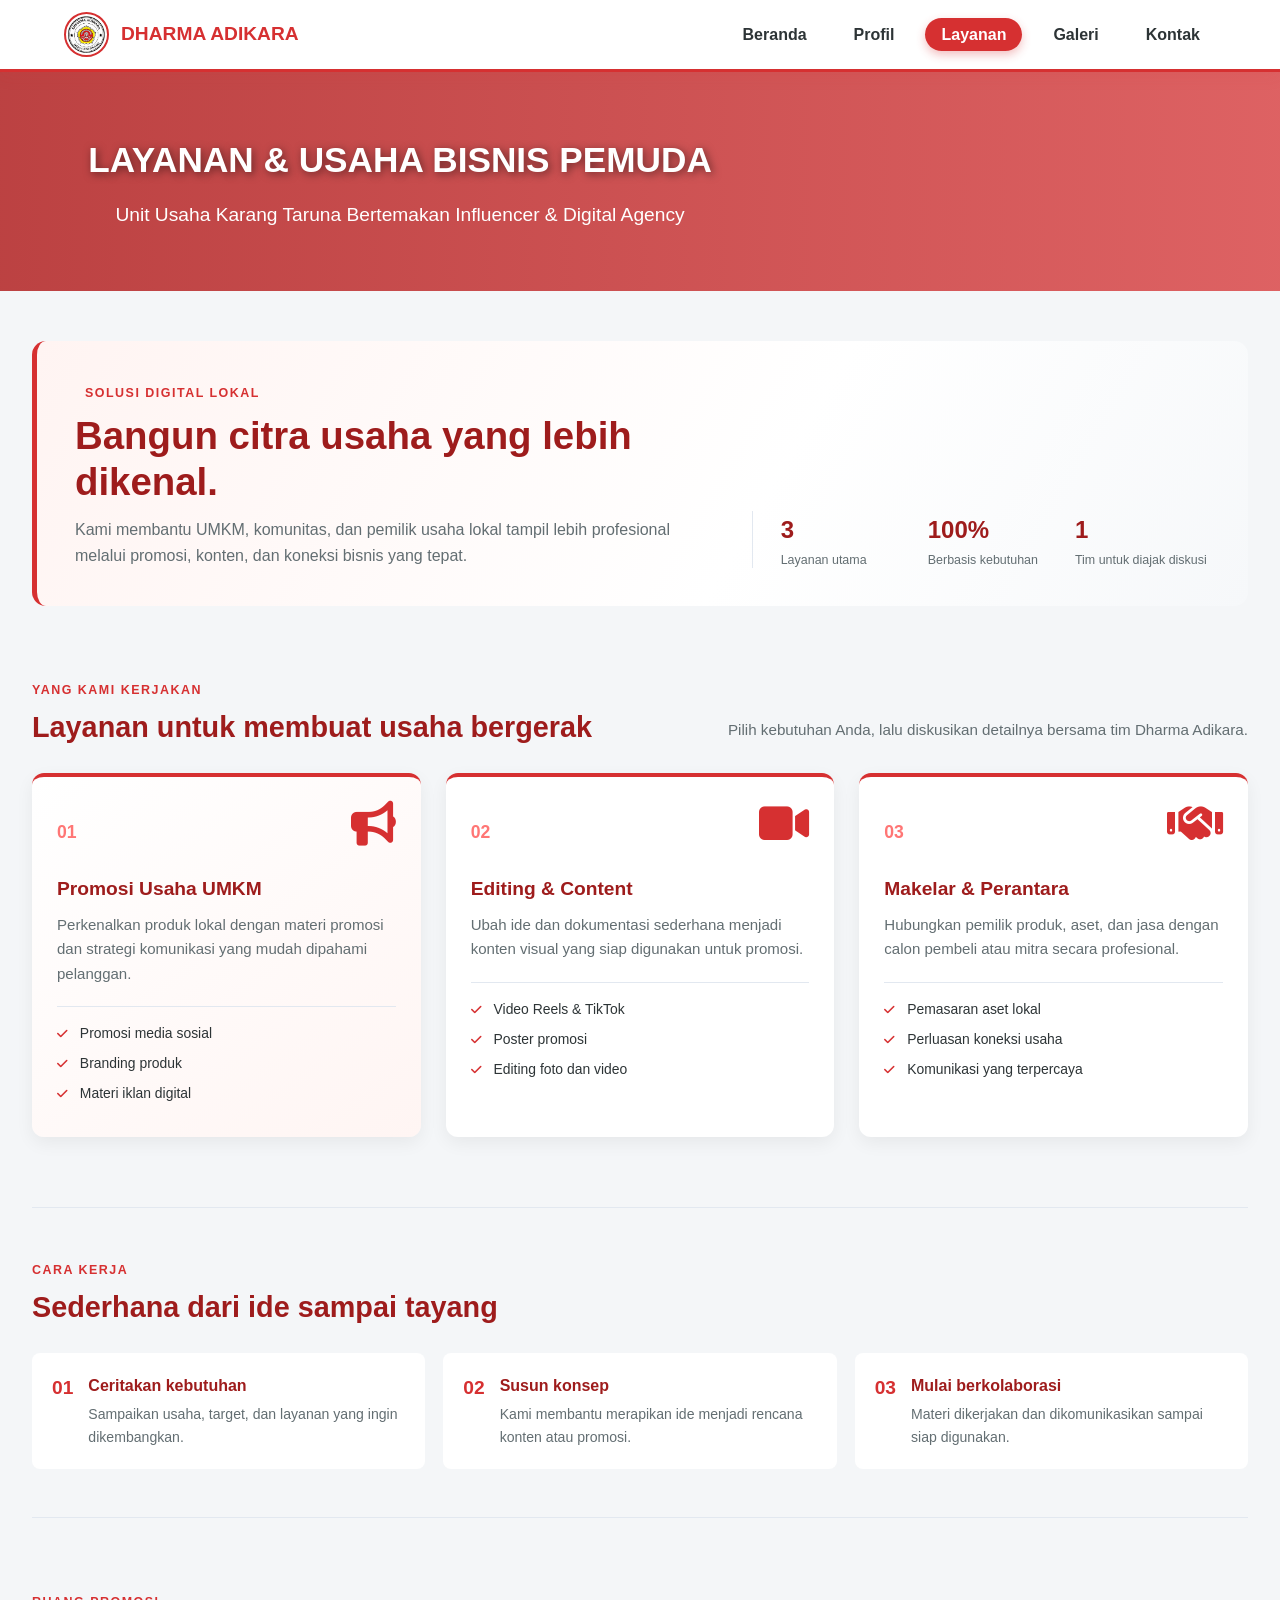
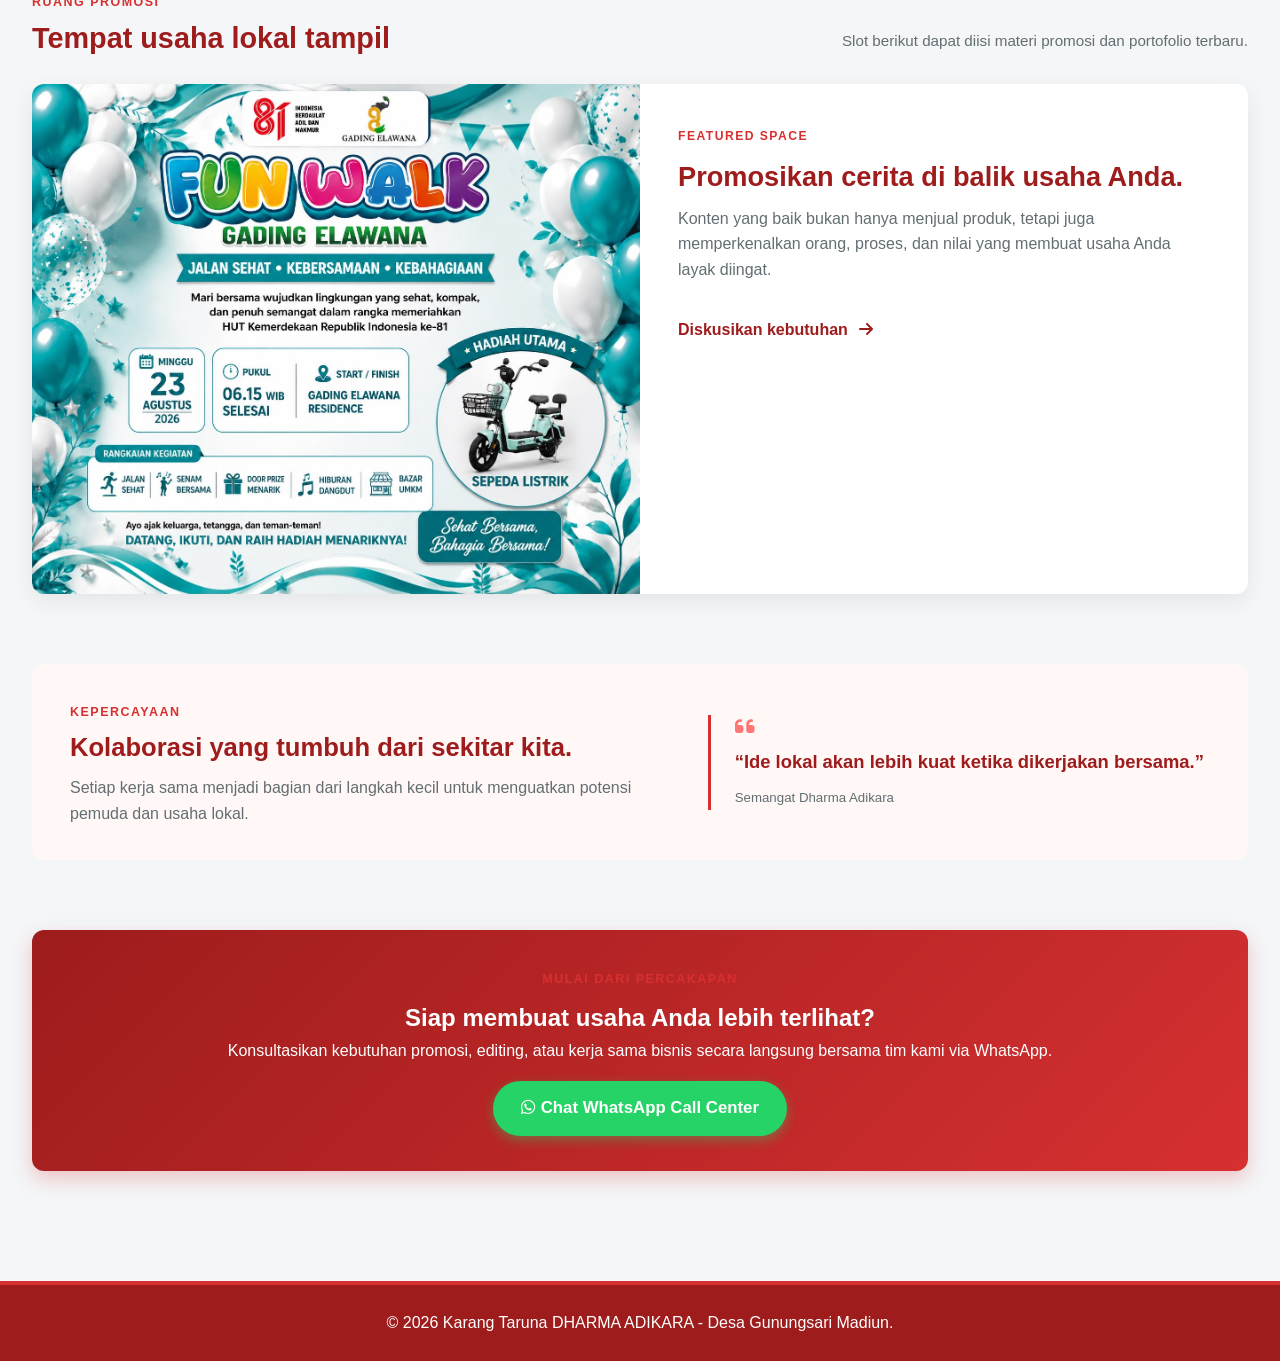
==== layanan.html @ 8954da6b "Upload website files" ====
<!DOCTYPE html>
<html lang="id">
<head>
    <meta charset="UTF-8">
    <meta name="viewport" content="width=device-width, initial-scale=1.0">
    <title>Layanan - Karang Taruna DHARMA ADIKARA</title>
    <meta name="description" content="Layanan promosi UMKM, editing konten digital, dan koneksi bisnis lokal dari Karang Taruna Dharma Adikara.">
    <link rel="canonical" href="https://dharma-adikara-desa-gunung-sari.github.io/dharma-adikara/layanan.html">
    <link rel="stylesheet" href="style.css">
    <link rel="stylesheet" href="https://cdnjs.cloudflare.com/ajax/libs/font-awesome/6.4.0/css/all.min.css">
</head>
<body>

    <div class="page-overlay-decor"></div>

    <header>
        <nav class="navbar">
            <a href="index.html" class="logo-brand">
                <img src="aset/logo.png" alt="Logo Karang Taruna">
                <span>DHARMA ADIKARA</span>
            </a>
            <ul class="nav-links">
                <li><a href="index.html">Beranda</a></li>
                <li><a href="profil.html">Profil</a></li>
                <li><a href="layanan.html" class="active">Layanan</a></li>
                <li><a href="galeri.html">Galeri</a></li>
                <li><a href="kontak.html">Kontak</a></li>
            </ul>
        </nav>
    </header>

    <div class="page-overlay-decor" style="background-image: url('aset/bg-blur.jpg');">
  <div class="hero-content" style="padding: 60px 20px; text-align: center; color: white;">
    <h1 style="font-size: 2.2rem; font-weight: bold;">LAYANAN & USAHA BISNIS PEMUDA</h1>
    <p style="margin-top: 8px;">Unit Usaha Karang Taruna Bertemakan Influencer & Digital Agency</p>
  </div>
</div>

   
    <main class="section-container container services-page">
        <section class="services-intro">
            <div>
                <span class="section-kicker"><i class="fas fa-sparkles"></i> Solusi Digital Lokal</span>
                <h2>Bangun citra usaha yang lebih dikenal.</h2>
                <p>Kami membantu UMKM, komunitas, dan pemilik usaha lokal tampil lebih profesional melalui promosi, konten, dan koneksi bisnis yang tepat.</p>
            </div>
            <div class="service-stats" aria-label="Keunggulan layanan">
                <div><strong>3</strong><span>Layanan utama</span></div>
                <div><strong>100%</strong><span>Berbasis kebutuhan</span></div>
                <div><strong>1</strong><span>Tim untuk diajak diskusi</span></div>
            </div>
        </section>

        <section aria-labelledby="service-list-title">
            <div class="section-heading-row">
                <div>
                    <span class="section-kicker">Yang Kami Kerjakan</span>
                    <h2 id="service-list-title">Layanan untuk membuat usaha bergerak</h2>
                </div>
                <p class="section-heading-note">Pilih kebutuhan Anda, lalu diskusikan detailnya bersama tim Dharma Adikara.</p>
            </div>

            <div class="service-grid">
                <article class="card service-card service-card-featured">
                    <div class="service-card-top"><span class="service-number">01</span><i class="fas fa-bullhorn service-icon"></i></div>
                    <h3>Promosi Usaha UMKM</h3>
                    <p>Perkenalkan produk lokal dengan materi promosi dan strategi komunikasi yang mudah dipahami pelanggan.</p>
                    <ul class="service-list">
                        <li><i class="fas fa-check"></i> Promosi media sosial</li>
                        <li><i class="fas fa-check"></i> Branding produk</li>
                        <li><i class="fas fa-check"></i> Materi iklan digital</li>
                    </ul>
                </article>
                <article class="card service-card">
                    <div class="service-card-top"><span class="service-number">02</span><i class="fas fa-video service-icon"></i></div>
                    <h3>Editing & Content</h3>
                    <p>Ubah ide dan dokumentasi sederhana menjadi konten visual yang siap digunakan untuk promosi.</p>
                    <ul class="service-list">
                        <li><i class="fas fa-check"></i> Video Reels & TikTok</li>
                        <li><i class="fas fa-check"></i> Poster promosi</li>
                        <li><i class="fas fa-check"></i> Editing foto dan video</li>
                    </ul>
                </article>
                <article class="card service-card">
                    <div class="service-card-top"><span class="service-number">03</span><i class="fas fa-handshake service-icon"></i></div>
                    <h3>Makelar & Perantara</h3>
                    <p>Hubungkan pemilik produk, aset, dan jasa dengan calon pembeli atau mitra secara profesional.</p>
                    <ul class="service-list">
                        <li><i class="fas fa-check"></i> Pemasaran aset lokal</li>
                        <li><i class="fas fa-check"></i> Perluasan koneksi usaha</li>
                        <li><i class="fas fa-check"></i> Komunikasi yang terpercaya</li>
                    </ul>
                </article>
            </div>
        </section>

        <section class="work-process" aria-labelledby="process-title">
            <div class="section-heading-row">
                <div>
                    <span class="section-kicker">Cara Kerja</span>
                    <h2 id="process-title">Sederhana dari ide sampai tayang</h2>
                </div>
            </div>
            <div class="process-grid">
                <div class="process-step"><span>01</span><div><h3>Ceritakan kebutuhan</h3><p>Sampaikan usaha, target, dan layanan yang ingin dikembangkan.</p></div></div>
                <div class="process-step"><span>02</span><div><h3>Susun konsep</h3><p>Kami membantu merapikan ide menjadi rencana konten atau promosi.</p></div></div>
                <div class="process-step"><span>03</span><div><h3>Mulai berkolaborasi</h3><p>Materi dikerjakan dan dikomunikasikan sampai siap digunakan.</p></div></div>
            </div>
        </section>

        <section class="showcase-section" aria-labelledby="showcase-title">
            <div class="section-heading-row">
                <div>
                    <span class="section-kicker">Ruang Promosi</span>
                    <h2 id="showcase-title">Tempat usaha lokal tampil</h2>
                </div>
                <p class="section-heading-note">Slot berikut dapat diisi materi promosi dan portofolio terbaru.</p>
            </div>
            <div class="showcase-grid">
                <div class="showcase-image"><img src="aset/berita-1.jpg" alt="Contoh kegiatan promosi lokal"></div>
                <div class="showcase-copy"><span class="showcase-tag">Featured space</span><h3>Promosikan cerita di balik usaha Anda.</h3><p>Konten yang baik bukan hanya menjual produk, tetapi juga memperkenalkan orang, proses, dan nilai yang membuat usaha Anda layak diingat.</p><a href="kontak.html" class="text-link">Diskusikan kebutuhan <i class="fas fa-arrow-right"></i></a></div>
            </div>
        </section>

        <section class="testimonial-strip" aria-label="Testimoni pelanggan">
            <div><span class="section-kicker">Kepercayaan</span><h2>Kolaborasi yang tumbuh dari sekitar kita.</h2><p>Setiap kerja sama menjadi bagian dari langkah kecil untuk menguatkan potensi pemuda dan usaha lokal.</p></div>
            <div class="quote-mark"><i class="fas fa-quote-left"></i><p>“Ide lokal akan lebih kuat ketika dikerjakan bersama.”</p><span>Semangat Dharma Adikara</span></div>
        </section>

        <div class="call-center-box">
            <span class="section-kicker light-kicker">Mulai dari percakapan</span>
            <h2>Siap membuat usaha Anda lebih terlihat?</h2>
            <p>Konsultasikan kebutuhan promosi, editing, atau kerja sama bisnis secara langsung bersama tim kami via WhatsApp.</p>
            <a href="https://wa.me/628999895818?text=Halo%20Karang%20Taruna%20Dharma%20Adikara,%20saya%20ingin%20bertanya%20mengenai%20layanan/jasa" class="btn-wa" target="_blank" rel="noopener">
                <i class="fab fa-whatsapp"></i> Chat WhatsApp Call Center
            </a>
        </div>

    </main>

    <footer>
        <p>&copy; 2026 Karang Taruna DHARMA ADIKARA - Desa Gunungsari Madiun.</p>
    </footer>

    <script src="script.js"></script>
</body>
</html>
---- style.css ----
/* CSS - Karang Taruna DHARMA ADIKARA (Tema Merah Putih & Dynamic Overlay) */

:root {
    --primary-red: #d63031;
    --dark-red: #9e1c1c;
    --light-red: #ff7675;
    --white: #ffffff;
    --off-white: #f8f9fa;
    --text-dark: #2d3436;
    --text-muted: #636e72;
    --border-color: #e2e8f0;
}

* {
    margin: 0;
    padding: 0;
    box-sizing: border-box;
    font-family: 'Poppins', 'Segoe UI', Tahoma, Geneva, Verdana, sans-serif;
}

body {
    color: var(--text-dark);
    background-color: #f4f6f8;
    line-height: 1.6;
    overflow-x: hidden;
}

/* CONTAINER UTAMA BINGKAI HALAMAN */
.page-border-blur {
  position: relative;
  padding: 0;
  min-height: 100vh;
  box-sizing: border-box !important;
}

/* WADAH KONTEN UTAMA */
.page-content-inner {
  background: #ffffff;
  min-height: 100vh;
  position: relative;
  overflow: hidden;
}

/* OVERLAY DEKORASI BANNER HERO (TUTUP BANNER LENGKAP DENGAN FOTO BLUR) */
.page-overlay-decor {
  position: relative;
  width: 100%;
  overflow: hidden;
  background-size: cover;
  background-position: center;
}

/* LAPISAN OVERLAY MERAH DI ATAS FOTO BLUR */
.page-overlay-decor::before {
  content: '';
  position: absolute;
  top: 0;
  left: 0;
  width: 100%;
  height: 100%;
  background: linear-gradient(90deg, rgba(178, 34, 34, 0.85) 0%, rgba(214, 48, 49, 0.75) 100%);
  z-index: 1;
}

/* HAPUS EFEK BULATAN MELAYANG BAWAH */
.page-overlay-decor::after {
  display: none;
}

/* KONTEN TEKS BANNER AGAR TETAP DI ATAS OVERLAY MERAH */
.page-overlay-decor .container,
.page-overlay-decor h1,
.page-overlay-decor p,
.hero-content {
  position: relative;
  z-index: 2;
}

.container {
  width: 95% !important; /* Naikkkan persentase agar melebar ke kanan */
  max-width: 1400px !important; /* Perbesar batas maksimalnya */
  margin: 0 auto;
}

.section-container {
    padding: 50px 0 70px 0;
}

/* Header & Navbar */
header {
    position: sticky;
    top: 0;
    background: var(--white);
    border-bottom: 3px solid var(--primary-red);
    box-shadow: 0 4px 15px rgba(214, 48, 49, 0.1);
    z-index: 1000;
}

.navbar {
    display: flex;
    justify-content: space-between;
    align-items: center;
    padding: 12px 5%;
}

.logo-brand {
    display: flex;
    align-items: center;
    gap: 12px;
    font-weight: 700;
    font-size: 1.2rem;
    color: var(--primary-red);
    text-decoration: none;
}

.logo-brand img {
    width: 45px;
    height: 45px;
    border-radius: 50%;
    border: 2px solid var(--primary-red);
    object-fit: cover;
}

.nav-links {
    display: flex;
    list-style: none;
    gap: 15px;
}

.nav-links a {
    text-decoration: none;
    color: var(--text-dark);
    font-weight: 600;
    padding: 8px 16px;
    border-radius: 20px;
    transition: all 0.3s ease;
}

.nav-links a:hover, .nav-links a.active {
    background-color: var(--primary-red);
    color: var(--white);
    box-shadow: 0 4px 10px rgba(214, 48, 49, 0.3);
}

/* Page Titles */
.page-header {
    background: linear-gradient(135deg, var(--primary-red), var(--dark-red));
    color: var(--white);
    text-align: center;
    padding: 50px 20px;
    position: relative;
    box-shadow: inset 0 -10px 20px rgba(0,0,0,0.15);
}

.page-header h1 {
    font-size: 2.3rem;
    text-transform: uppercase;
    letter-spacing: 1px;
}

.page-header p {
    font-size: 1.1rem;
    opacity: 0.9;
    margin-top: 5px;
}

/* Section Titles */
.section-title {
    text-align: center;
    font-size: 1.8rem;
    margin-bottom: 30px;
    color: var(--dark-red);
    position: relative;
}

.section-title::after {
    content: '';
    display: block;
    width: 70px;
    height: 4px;
    background: var(--primary-red);
    margin: 8px auto 0;
    border-radius: 2px;
}

/* Card General Style */
.card {
    background: var(--white);
    padding: 25px;
    border-radius: 12px;
    border-top: 4px solid var(--primary-red);
    box-shadow: 0 6px 18px rgba(0,0,0,0.06);
    transition: transform 0.3s ease, box-shadow 0.3s ease;
}

.card:hover {
    transform: translateY(-5px);
    box-shadow: 0 10px 25px rgba(214, 48, 49, 0.15);
}

/* Hero Section (Home) */
.hero-section {
    position: relative;
    height: 80vh;
    background: url('assets/bg-hero.jpg') no-repeat center center/cover;
    display: flex;
    align-items: center;
    justify-content: center;
    text-align: center;
    color: var(--white);
}

.hero-overlay {
    position: absolute;
    top: 0; left: 0; right: 0; bottom: 0;
    background: linear-gradient(180deg, rgba(158, 28, 28, 0.75) 0%, rgba(0, 0, 0, 0.7) 100%);
    backdrop-filter: blur(3px);
}

.hero-content {
    position: relative;
    z-index: 1;
    max-width: 800px;
    padding: 20px;
}

.hero-logo {
    width: 120px;
    height: 120px;
    margin-bottom: 20px;
    border-radius: 50%;
    border: 4px solid var(--white);
    box-shadow: 0 0 20px rgba(255,255,255,0.4);
    object-fit: cover;
}

.hero-content h1 {
    font-size: 2.8rem;
    margin-bottom: 12px;
    text-shadow: 2px 2px 8px rgba(0,0,0,0.5);
}

.hero-content p {
    font-size: 1.2rem;
    font-weight: 300;
}

/* Carousel Berita */
.carousel-container {
    position: relative;
    max-width: 850px;
    margin: auto;
    overflow: hidden;
    border-radius: 12px;
    box-shadow: 0 8px 25px rgba(0,0,0,0.15);
    border: 3px solid var(--white);
}

.carousel-slide {
    display: flex;
    transition: transform 0.5s ease-in-out;
}

.slide {
    min-width: 100%;
    position: relative;
}

.slide img {
    width: 100%;
    height: 420px;
    object-fit: cover;
}

.caption {
    position: absolute;
    bottom: 0;
    background: linear-gradient(180deg, transparent, rgba(158, 28, 28, 0.95));
    color: var(--white);
    width: 100%;
    padding: 20px;
    text-align: center;
    font-size: 1.1rem;
    font-weight: 600;
}

.prev-btn, .next-btn {
    position: absolute;
    top: 50%;
    transform: translateY(-50%);
    background: rgba(214, 48, 49, 0.8);
    color: white;
    border: none;
    font-size: 20px;
    padding: 12px 18px;
    cursor: pointer;
    border-radius: 50%;
    transition: 0.3s;
}

.prev-btn:hover, .next-btn:hover {
    background: var(--dark-red);
}

.next-btn { right: 15px; }
.prev-btn { left: 15px; }

/* Leader Cards */
.leader-grid {
    display: flex;
    justify-content: center;
    gap: 30px;
    margin-bottom: 40px;
    flex-wrap: wrap;
}

.leader-card {
    text-align: center;
    width: 260px;
}

.leader-card img {
    width: 100%;
    height: 280px;
    object-fit: cover;
    border-radius: 8px;
    margin-bottom: 15px;
    border: 2px solid var(--border-color);
}

.info-footer-home {
    display: grid;
    grid-template-columns: 2fr 1fr;
    gap: 25px;
    margin-top: 30px;
}

.social-links-large {
    display: flex;
    flex-direction: column;
    gap: 12px;
    margin-top: 15px;
}

.social-links-large a {
    text-decoration: none;
    color: var(--white);
    background: var(--primary-red);
    padding: 12px;
    border-radius: 8px;
    text-align: center;
    font-weight: 600;
    transition: 0.3s;
}

.social-links-large a:hover {
    background: var(--dark-red);
}

/* Profil Section Style */
.profile-section-block {
    margin-bottom: 50px;
}

.image-gallery-2 {
    display: flex;
    gap: 20px;
    margin-top: 20px;
}

.image-gallery-2 img {
    width: 50%;
    height: 280px;
    object-fit: cover;
    border-radius: 10px;
    border: 3px solid var(--white);
    box-shadow: 0 4px 12px rgba(0,0,0,0.1);
}

.full-structure-img img {
    width: 100%;
    max-height: 650px;
    object-fit: contain;
    border-radius: 10px;
    margin-top: 15px;
    border: 2px solid var(--border-color);
}

.visi-misi-card {
    background: var(--white);
    padding: 30px;
    border-left: 6px solid var(--primary-red);
    border-radius: 8px;
    box-shadow: 0 4px 15px rgba(0,0,0,0.05);
}

.visi-misi-card h3 {
    color: var(--primary-red);
    margin-bottom: 10px;
}

.visi-misi-card ul {
    margin-left: 20px;
    margin-top: 10px;
}

.visi-misi-card li {
    margin-bottom: 8px;
}

.profile-page > section {
    margin-bottom: 72px;
}

.profile-intro {
    align-items: center;
    background: linear-gradient(120deg, #fff4f2, #ffffff 58%, #f3f6f7);
    border-left: 5px solid var(--primary-red);
    border-radius: 14px;
    display: flex;
    justify-content: space-between;
    min-height: 270px;
    overflow: hidden;
    padding: 42px 48px;
    position: relative;
}

.profile-intro-copy {
    max-width: 700px;
    position: relative;
    z-index: 1;
}

.profile-intro h2 {
    color: var(--dark-red);
    font-size: clamp(2rem, 4vw, 3.5rem);
    line-height: 1.08;
    margin-bottom: 16px;
}

.profile-intro p {
    color: var(--text-muted);
    font-size: 1rem;
    max-width: 620px;
}

.profile-intro-mark {
    align-items: center;
    background: var(--dark-red);
    border-radius: 50%;
    box-shadow: 18px 18px 0 rgba(214, 48, 49, 0.14);
    color: var(--white);
    display: flex;
    flex-direction: column;
    height: 185px;
    justify-content: center;
    min-width: 185px;
    transform: rotate(8deg);
    width: 185px;
}

.profile-intro-mark img {
    border-radius: 50%;
    height: 92px;
    object-fit: cover;
    width: 92px;
}

.profile-intro-mark small {
    font-size: 0.72rem;
    line-height: 1.25;
    margin-top: 9px;
    text-align: center;
}

.profile-village-grid {
    align-items: center;
    display: grid;
    gap: 65px;
    grid-template-columns: minmax(0, 0.9fr) minmax(330px, 1.1fr);
}

.profile-copy-block h2,
.profile-story h2,
.profile-values h2,
.profile-structure h2 {
    color: var(--dark-red);
    font-size: 2rem;
    line-height: 1.2;
    margin-bottom: 14px;
}

.profile-copy-block > p {
    color: var(--text-muted);
    font-size: 1rem;
}

.profile-facts {
    border-top: 1px solid var(--border-color);
    display: grid;
    gap: 18px;
    grid-template-columns: repeat(2, 1fr);
    margin-top: 28px;
    padding-top: 20px;
}

.profile-facts div {
    align-items: flex-start;
    display: flex;
    gap: 10px;
}

.profile-facts i {
    color: var(--primary-red);
    font-size: 1.2rem;
    margin-top: 2px;
}

.profile-facts span {
    color: var(--text-muted);
    font-size: 0.8rem;
    line-height: 1.35;
}

.profile-facts strong {
    color: var(--dark-red);
    font-size: 0.9rem;
}

.profile-image-stack {
    min-height: 390px;
    position: relative;
}

.profile-image-stack img {
    border-radius: 10px;
    box-shadow: 0 10px 25px rgba(0, 0, 0, 0.13);
    object-fit: cover;
}

.profile-image-main {
    height: 330px;
    left: 0;
    position: absolute;
    top: 0;
    width: 78%;
}

.profile-image-small {
    border: 8px solid var(--white);
    bottom: 0;
    height: 180px;
    position: absolute;
    right: 0;
    width: 48%;
}

.profile-story {
    background: #fff8f6;
    border-radius: 14px;
    padding: 40px;
}

.story-timeline {
    display: grid;
    gap: 18px;
    grid-template-columns: repeat(3, 1fr);
    margin: 28px 0;
}

.story-point {
    background: var(--white);
    border-radius: 8px;
    display: flex;
    gap: 15px;
    padding: 20px;
}

.story-point > span,
.mission-list > div > span {
    color: var(--primary-red);
    font-size: 1.1rem;
    font-weight: 800;
}

.story-point h3 {
    color: var(--dark-red);
    font-size: 1rem;
    margin-bottom: 5px;
}

.story-point p {
    color: var(--text-muted);
    font-size: 0.88rem;
}

.story-images {
    display: grid;
    gap: 16px;
    grid-template-columns: 1.25fr 0.75fr;
}

.story-images img {
    border-radius: 8px;
    height: 190px;
    object-fit: cover;
    width: 100%;
}

.profile-values {
    border-bottom: 1px solid var(--border-color);
    padding-bottom: 5px;
}

.values-grid {
    display: grid;
    gap: 20px;
    grid-template-columns: repeat(3, 1fr);
}

.values-grid article {
    border-top: 3px solid var(--primary-red);
    padding: 22px 8px 0;
}

.values-grid i {
    color: var(--primary-red);
    font-size: 1.8rem;
    margin-bottom: 16px;
}

.values-grid h3 {
    color: var(--dark-red);
    margin-bottom: 6px;
}

.values-grid p {
    color: var(--text-muted);
    font-size: 0.9rem;
}

.profile-vision {
    align-items: start;
    background: linear-gradient(135deg, #fff, #fff6f4);
    display: grid;
    gap: 50px;
    grid-template-columns: 1.1fr 0.9fr;
    padding: 38px;
}

.profile-vision .section-kicker {
    margin-bottom: 12px;
}

.vision-quote {
    border-left: 3px solid var(--primary-red);
    margin-top: 24px;
    padding-left: 20px;
}

.vision-quote i {
    color: var(--light-red);
    margin-bottom: 10px;
}

.vision-quote p {
    color: var(--dark-red);
    font-size: 1.08rem;
    font-weight: 700;
}

.mission-list h3 {
    color: var(--dark-red);
    margin-bottom: 14px;
}

.mission-list > div {
    border-top: 1px solid var(--border-color);
    display: flex;
    gap: 15px;
    padding: 13px 0;
}

.mission-list p {
    color: var(--text-muted);
    font-size: 0.9rem;
}

.profile-structure {
    margin-bottom: 0 !important;
}

/* Layanan Section */
.service-grid {
    display: grid;
    grid-template-columns: repeat(auto-fit, minmax(280px, 1fr));
    gap: 25px;
    margin-bottom: 40px;
}

.service-card {
    text-align: center;
}

.services-page > section {
    margin-bottom: 70px;
}

.section-kicker {
    color: var(--primary-red);
    display: inline-block;
    font-size: 0.78rem;
    font-weight: 800;
    letter-spacing: 0.12em;
    margin-bottom: 9px;
    text-transform: uppercase;
}

.section-kicker i {
    margin-right: 5px;
}

.services-intro {
    align-items: end;
    background: linear-gradient(120deg, #fff4f2, #ffffff 60%, #f6f8fa);
    border-left: 5px solid var(--primary-red);
    border-radius: 14px;
    display: grid;
    gap: 35px;
    grid-template-columns: minmax(0, 1.4fr) minmax(260px, 1fr);
    margin-bottom: 65px;
    padding: 38px;
}

.services-intro h2,
.section-heading-row h2,
.work-process h2,
.testimonial-strip h2 {
    color: var(--dark-red);
    line-height: 1.2;
    margin-bottom: 12px;
}

.services-intro h2 {
    font-size: clamp(1.8rem, 3vw, 2.7rem);
    max-width: 600px;
}

.services-intro p,
.section-heading-note {
    color: var(--text-muted);
    max-width: 620px;
}

.service-stats {
    border-left: 1px solid var(--border-color);
    display: grid;
    gap: 12px;
    grid-template-columns: repeat(3, 1fr);
    padding-left: 28px;
}

.service-stats div {
    display: flex;
    flex-direction: column;
    gap: 3px;
}

.service-stats strong {
    color: var(--dark-red);
    font-size: 1.5rem;
}

.service-stats span {
    color: var(--text-muted);
    font-size: 0.78rem;
    line-height: 1.3;
}

.section-heading-row {
    align-items: end;
    display: flex;
    justify-content: space-between;
    gap: 25px;
    margin-bottom: 28px;
}

.section-heading-row h2 {
    font-size: 1.8rem;
    margin-bottom: 0;
}

.section-heading-note {
    font-size: 0.95rem;
    margin: 0 0 3px;
    text-align: right;
}

.service-card {
    position: relative;
    text-align: left;
}

.service-card-top {
    align-items: center;
    display: flex;
    justify-content: space-between;
    margin-bottom: 12px;
}

.service-number {
    color: var(--light-red);
    font-size: 1.1rem;
    font-weight: 800;
}

.service-card h3 {
    color: var(--dark-red);
    font-size: 1.2rem;
    margin-bottom: 9px;
}

.service-card p {
    color: var(--text-muted);
    font-size: 0.94rem;
}

.service-card-featured {
    background: linear-gradient(145deg, #fff, #fff5f3);
}

.service-list {
    border-top: 1px solid var(--border-color);
    list-style: none;
    margin-top: 20px;
    padding-top: 15px;
}

.service-list li {
    color: var(--text-dark);
    font-size: 0.87rem;
    margin-bottom: 8px;
}

.service-list i {
    color: var(--primary-red);
    font-size: 0.75rem;
    margin-right: 8px;
}

.work-process {
    border-bottom: 1px solid var(--border-color);
    border-top: 1px solid var(--border-color);
    padding: 48px 0;
}

.process-grid {
    display: grid;
    gap: 18px;
    grid-template-columns: repeat(3, 1fr);
}

.process-step {
    align-items: flex-start;
    background: var(--white);
    border-radius: 8px;
    display: flex;
    gap: 15px;
    padding: 20px;
}

.process-step > span {
    color: var(--primary-red);
    font-size: 1.2rem;
    font-weight: 800;
}

.process-step h3 {
    color: var(--dark-red);
    font-size: 1rem;
    margin-bottom: 5px;
}

.process-step p {
    color: var(--text-muted);
    font-size: 0.88rem;
}

.showcase-grid {
    background: var(--white);
    border-radius: 12px;
    box-shadow: 0 7px 22px rgba(0, 0, 0, 0.07);
    display: grid;
    grid-template-columns: minmax(280px, 1fr) minmax(280px, 1fr);
    overflow: hidden;
}

.showcase-image {
    min-height: 300px;
}

.showcase-image img {
    display: block;
    height: 100%;
    object-fit: cover;
    width: 100%;
}

.showcase-copy {
    padding: 38px;
}

.showcase-tag {
    color: var(--primary-red);
    font-size: 0.76rem;
    font-weight: 800;
    letter-spacing: 0.12em;
    text-transform: uppercase;
}

.showcase-copy h3 {
    color: var(--dark-red);
    font-size: 1.7rem;
    line-height: 1.25;
    margin: 12px 0;
}

.showcase-copy p {
    color: var(--text-muted);
    margin-bottom: 20px;
}

.text-link {
    color: var(--dark-red);
    font-weight: 800;
    text-decoration: none;
}

.text-link i {
    margin-left: 7px;
    transition: margin 0.2s ease;
}

.text-link:hover i {
    margin-left: 12px;
}

.testimonial-strip {
    align-items: center;
    background: #fff8f6;
    border-radius: 12px;
    display: grid;
    gap: 35px;
    grid-template-columns: 1.2fr 1fr;
    padding: 34px 38px;
}

.testimonial-strip h2 {
    font-size: 1.6rem;
}

.testimonial-strip p {
    color: var(--text-muted);
}

.quote-mark {
    border-left: 3px solid var(--primary-red);
    padding-left: 24px;
}

.quote-mark > i {
    color: var(--light-red);
    font-size: 1.4rem;
    margin-bottom: 10px;
}

.quote-mark p {
    color: var(--dark-red);
    font-size: 1.15rem;
    font-weight: 700;
    margin-bottom: 8px;
}

.quote-mark span {
    color: var(--text-muted);
    font-size: 0.83rem;
}

.service-icon {
    font-size: 2.8rem;
    color: var(--primary-red);
    margin-bottom: 15px;
}

.call-center-box {
    text-align: center;
    background: linear-gradient(135deg, var(--dark-red), var(--primary-red));
    color: var(--white);
    padding: 35px;
    border-radius: 12px;
    box-shadow: 0 8px 20px rgba(214, 48, 49, 0.25);
}

.btn-wa {
    display: inline-block;
    background: #25d366;
    color: white;
    text-decoration: none;
    padding: 14px 28px;
    border-radius: 30px;
    font-weight: 700;
    margin-top: 18px;
    font-size: 1.05rem;
    box-shadow: 0 4px 12px rgba(37, 211, 102, 0.4);
    transition: 0.3s;
}

.btn-wa:hover {
    transform: scale(1.05);
    background: #1eb956;
}

/* Galeri berdasarkan folder tahun dan album */
.year-folder {
    background: var(--white);
    border: 1px solid var(--border-color);
    border-top: 5px solid var(--primary-red);
    border-radius: 12px;
    padding: 25px;
    box-shadow: 0 8px 22px rgba(0, 0, 0, 0.08);
}

.year-folder-header {
    display: flex;
    align-items: flex-start;
    justify-content: space-between;
    gap: 20px;
    margin-bottom: 25px;
}
    .home-hero {
        min-height: 690px;
        padding: 70px 20px 135px;
    }
    .home-hero h1 {
        font-size: clamp(2.35rem, 12vw, 4rem);
    }
    .home-hero p {
        font-size: 0.95rem;
    }
    .hero-actions {
        align-items: center;
        flex-direction: row;
        flex-wrap: wrap;
        justify-content: flex-end;
        margin-left: auto;
        margin-right: auto;
        max-width: 430px;
    }
    .home-intro,
    .home-pulse,
    .news-layout,
    .location-grid {
        grid-template-columns: 1fr;
    }
    .home-intro {
        gap: 20px;
        margin-top: -15px;
        padding-bottom: 10px;
    }
    .home-pulse {
        margin-bottom: 35px;
    }
    .home-section-head {
        align-items: flex-start;
        flex-direction: column;
        gap: 8px;
    }
    .home-section-head > p {
        margin: 0;
        text-align: left;
    }
    .news-aside {
        padding: 20px 0 20px 20px;
    }
    .home-leaders {
        padding-left: 5%;
        padding-right: 5%;
    }
    .leader-card img {
        height: 230px;
    }
    .map-frame {
        height: 220px;
    }


@media (prefers-reduced-motion: reduce) {
    *, *::before, *::after {
        animation-duration: 0.01ms !important;
        animation-iteration-count: 1 !important;
        scroll-behavior: auto !important;
        transition-duration: 0.01ms !important;
    }
    .reveal {
        opacity: 1;
        transform: none;
    }
}
.folder-label {
    color: var(--primary-red);
    font-size: 0.8rem;
    font-weight: 700;
    letter-spacing: 0.08em;
    text-transform: uppercase;
}

.year-folder-header h2 {
    color: var(--dark-red);
    margin: 5px 0;
}

.year-folder-header p {
    color: var(--text-muted);
    margin: 0;
}

.photo-count,
.album-count {
    color: var(--dark-red);
    font-size: 0.9rem;
    font-weight: 700;
    white-space: nowrap;
}

.photo-count {
    background: #fff1f1;
    border-radius: 20px;
    padding: 8px 12px;
}

.album-grid {
    display: grid;
    gap: 18px;
}

.album-folder {
    border: 1px solid var(--border-color);
    border-radius: 9px;
    overflow: hidden;
}

.album-folder summary {
    align-items: center;
    background: #fffafa;
    cursor: pointer;
    display: flex;
    justify-content: space-between;
    list-style: none;
    padding: 15px 18px;
}

.album-folder summary::-webkit-details-marker {
    display: none;
}

.album-folder summary:hover {
    background: #fff1f1;
}

.album-title {
    color: var(--dark-red);
    font-weight: 700;
}

.album-title i {
    color: #e0a800;
    margin-right: 8px;
}

.album-count i {
    font-size: 0.75rem;
    margin-left: 5px;
    transition: transform 0.2s ease;
}

.album-folder[open] .album-count i {
    transform: rotate(180deg);
}

.empty-album-message {
    align-items: center;
    background: #fcfcfc;
    color: var(--text-muted);
    display: flex;
    flex-direction: column;
    gap: 5px;
    justify-content: center;
    min-height: 145px;
    padding: 20px;
    text-align: center;
}

.empty-album-message > i {
    color: var(--primary-red);
    font-size: 1.5rem;
    margin-bottom: 4px;
}

.empty-album-message strong {
    color: var(--dark-red);
}

.empty-album-message code {
    background: #f1f3f5;
    border-radius: 4px;
    color: var(--dark-red);
    font-size: 0.85rem;
    padding: 2px 5px;
}

/* Galeri Grid */
.gallery-grid {
    display: grid;
    grid-template-columns: repeat(auto-fit, minmax(250px, 1fr));
    gap: 25px;
    padding: 20px;
}

.gallery-item {
    background: var(--white);
    border-radius: 10px;
    overflow: hidden;
    box-shadow: 0 4px 12px rgba(0,0,0,0.08);
    border-top: 3px solid var(--primary-red);
}

.gallery-item img {
    width: 100%;
    height: 200px;
    object-fit: cover;
}

.gallery-info {
    padding: 15px;
}

.gallery-info h4 {
    color: var(--dark-red);
    font-size: 1.1rem;
}

.gallery-info span {
    font-size: 0.85rem;
    color: var(--text-muted);
    font-weight: 600;
}

/* Kontak Form & Polling */
.contact-grid {
    display: grid;
    grid-template-columns: 1fr 1fr;
    gap: 25px;
}

.form-group {
    margin-bottom: 18px;
}

.form-group label {
    display: block;
    margin-bottom: 6px;
    font-weight: 600;
    color: var(--dark-red);
}

.form-group input, .form-group textarea {
    width: 100%;
    padding: 12px;
    border: 1px solid var(--border-color);
    border-radius: 8px;
    font-size: 0.95rem;
}

.form-group input:focus, .form-group textarea:focus {
    outline: none;
    border-color: var(--primary-red);
}

.btn-submit {
    background: #25d366;
    color: white;
    border: none;
    padding: 12px 20px;
    border-radius: 8px;
    cursor: pointer;
    font-weight: 700;
    width: 100%;
    font-size: 1rem;
    transition: 0.3s;
}

.btn-submit:hover {
    background: #1eb956;
}

.emoji-options {
    display: flex;
    justify-content: space-around;
    margin-top: 20px;
}

.emoji-btn {
    background: var(--off-white);
    border: 2px solid var(--border-color);
    border-radius: 12px;
    padding: 12px;
    cursor: pointer;
    display: flex;
    flex-direction: column;
    align-items: center;
    width: 85px;
    transition: 0.3s;
}

.emoji-btn:hover {
    border-color: var(--primary-red);
    transform: translateY(-3px);
}

.emoji-btn span {
    font-size: 2rem;
}

.emoji-btn small {
    margin-top: 4px;
    font-weight: 600;
}

.emoji-btn strong {
    color: var(--primary-red);
    margin-top: 2px;
}

.social-list-item {
    display: flex;
    align-items: center;
    gap: 10px;
    margin-bottom: 10px;
    font-weight: 500;
}

.social-list-item i {
    color: var(--primary-red);
    font-size: 1.2rem;
}

/* Contact page refresh */
.contact-hero {
    background-position: center;
    background-size: cover;
}

.contact-hero-kicker {
    color: #ffd8d3;
    display: inline-block;
    font-size: 0.76rem;
    font-weight: 800;
    letter-spacing: 0.14em;
    margin-bottom: 10px;
    text-transform: uppercase;
}

.contact-hero-kicker i {
    margin-right: 5px;
}

.contact-hero h1 {
    font-size: clamp(2rem, 4vw, 3rem);
    margin-bottom: 8px;
}

.contact-hero p {
    font-size: 1.05rem;
}

.contact-page > section,
.contact-page > .contact-layout {
    margin-bottom: 42px;
}

.contact-intro {
    align-items: end;
    background: linear-gradient(120deg, #fff4f2, #ffffff 62%, #f5f7f8);
    border-left: 5px solid var(--primary-red);
    border-radius: 12px;
    display: grid;
    gap: 35px;
    grid-template-columns: 1.2fr 0.8fr;
    padding: 30px 35px;
}

.contact-intro h2 {
    color: var(--dark-red);
    font-size: clamp(1.7rem, 3vw, 2.5rem);
    line-height: 1.15;
    margin-top: 8px;
}

.contact-intro > p,
.contact-muted {
    color: var(--text-muted);
    line-height: 1.65;
}

.contact-layout {
    align-items: start;
    display: grid;
    gap: 25px;
    grid-template-columns: minmax(0, 1.15fr) minmax(320px, 0.85fr);
}

.contact-form-box,
.contact-channel,
.polling-box {
    border-top: 4px solid var(--primary-red);
}

.contact-form-box {
    padding: 30px;
}

.contact-card-heading {
    align-items: flex-start;
    display: flex;
    gap: 14px;
}

.contact-step {
    color: var(--primary-red);
    font-size: 1.15rem;
    font-weight: 800;
    line-height: 1.2;
}

.contact-card-heading h2 {
    color: var(--dark-red);
    font-size: 1.35rem;
    line-height: 1.2;
    margin-bottom: 8px;
}

.contact-card-heading .section-kicker {
    margin-bottom: 5px;
}

.contact-form-box > .contact-muted {
    border-bottom: 1px solid var(--border-color);
    font-size: 0.9rem;
    margin: 0 0 25px 34px;
    padding-bottom: 20px;
}

.contact-form-box .form-group input,
.contact-form-box .form-group textarea {
    background: #fbfbfa;
    border: 1px solid var(--border-color);
    border-radius: 7px;
    transition: border-color 0.2s ease, box-shadow 0.2s ease;
}

.contact-form-box .form-group input:focus,
.contact-form-box .form-group textarea:focus {
    background: var(--white);
    box-shadow: 0 0 0 3px rgba(214, 48, 49, 0.1);
}

.btn-submit {
    align-items: center;
    display: flex;
    gap: 8px;
    justify-content: center;
}

.btn-submit i:last-child {
    font-size: 0.75rem;
    margin-left: 3px;
}

.contact-side {
    display: grid;
    gap: 25px;
}

.contact-channel,
.polling-box {
    padding: 25px;
}

.contact-address {
    align-items: flex-start;
    border-bottom: 1px solid var(--border-color);
    display: flex;
    gap: 12px;
    margin: 16px 0 8px;
    padding-bottom: 18px;
}

.contact-address > i {
    color: var(--primary-red);
    font-size: 1.2rem;
    margin-top: 2px;
}

.contact-address strong {
    color: var(--dark-red);
    display: block;
    font-size: 0.9rem;
    margin-bottom: 4px;
}

.contact-address p {
    color: var(--text-muted);
    font-size: 0.82rem;
    line-height: 1.5;
}

.contact-social-links a {
    align-items: center;
    border-bottom: 1px solid var(--border-color);
    color: var(--text-dark);
    display: flex;
    gap: 10px;
    padding: 12px 0;
    text-decoration: none;
}

.contact-social-links a:hover {
    color: var(--primary-red);
}

.contact-social-links a > i:first-child {
    color: var(--primary-red);
    font-size: 1.15rem;
    width: 20px;
}

.contact-social-links a > i:last-child {
    font-size: 0.7rem;
    margin-left: auto;
}

.contact-social-links span {
    display: flex;
    flex-direction: column;
    font-size: 0.85rem;
    gap: 2px;
}

.contact-social-links strong {
    color: var(--text-muted);
    font-size: 0.76rem;
    font-weight: 500;
}

.polling-box .contact-muted {
    font-size: 0.88rem;
    margin: 0 0 8px 34px;
}

.polling-box .emoji-options {
    gap: 10px;
    justify-content: stretch;
}

.polling-box .emoji-btn {
    flex: 1;
    min-width: 0;
}

.polling-box .emoji-btn.is-selected {
    background: #fff1ef;
    border-color: var(--primary-red);
    box-shadow: 0 5px 14px rgba(214, 48, 49, 0.14);
    color: var(--dark-red);
    transform: translateY(-3px);
}

.polling-box .emoji-btn:disabled {
    cursor: default;
    opacity: 1;
}

.feedback-success {
    align-items: center;
    background: #f0faf3;
    border: 1px solid #b9e4c5;
    border-radius: 7px;
    color: #287a3c;
    display: flex;
    font-size: 0.82rem;
    gap: 8px;
    margin-top: 16px;
    padding: 11px 13px;
}

.feedback-success[hidden] {
    display: none;
}

.feedback-success i {
    font-size: 1rem;
}

footer {
    text-align: center;
    padding: 25px;
    background: var(--dark-red);
    color: var(--white);
    border-top: 4px solid var(--primary-red);
    margin-top: 40px;
    font-weight: 500;
}

/* Homepage refresh */
.homepage {
    background: #fbfbfa;
}

.home-hero {
    align-items: center;
    background-image: linear-gradient(115deg, rgba(113, 18, 25, 0.96), rgba(191, 32, 40, 0.73) 54%, rgba(33, 27, 28, 0.72)), url('aset/bg-blur.JPG');
    background-position: center;
    background-size: cover;
    display: flex;
    min-height: min(760px, calc(100vh - 75px));
    overflow: hidden;
    padding: 90px 20px 145px;
    position: relative;
}

.home-hero::after {
    background: linear-gradient(180deg, transparent 25%, rgba(251, 251, 250, 0.35) 70%, #fbfbfa 100%);
    bottom: 0;
    content: '';
    height: 130px;
    left: 0;
    pointer-events: none;
    position: absolute;
    right: 0;
    z-index: 1;
}

.home-hero-content {
    max-width: 850px;
    padding: 20px;
    position: relative;
    text-align: center;
    z-index: 4;
}

.hero-eyebrow,
.home-kicker {
    color: var(--light-red);
    font-size: 0.75rem;
    font-weight: 800;
    letter-spacing: 0.14em;
    text-transform: uppercase;
}

.hero-eyebrow {
    color: #ffd8d3;
    display: inline-block;
    margin-bottom: 18px;
}

.hero-eyebrow i {
    margin-right: 6px;
}

.home-hero .hero-logo {
    display: block;
    height: 116px;
    margin: 0 auto 22px;
    width: 116px;
}

.home-hero h1 {
    color: var(--white);
    font-size: clamp(2.5rem, 6vw, 5.5rem);
    letter-spacing: -0.03em;
    line-height: 0.98;
    margin-bottom: 23px;
}

.home-hero h1 em {
    color: #ffd4cc;
    font-style: normal;
}

.home-hero p {
    color: #fff4f1;
    font-size: 1.05rem;
    line-height: 1.7;
    margin: 0 auto;
    max-width: 650px;
}

.hero-actions {
    display: flex;
    gap: 12px;
    justify-content: center;
    margin: 30px 0 18px;
}

.hero-button {
    border-radius: 30px;
    font-size: 0.92rem;
    font-weight: 800;
    padding: 13px 21px;
    text-decoration: none;
    transition: transform 0.25s ease, background 0.25s ease;
}

.hero-button:hover {
    transform: translateY(-3px);
}

.hero-button-primary {
    background: var(--white);
    color: var(--dark-red);
}

.hero-button-primary i {
    margin-left: 8px;
}

.hero-button-ghost {
    border: 1px solid rgba(255, 255, 255, 0.6);
    color: var(--white);
}

.hero-button-ghost:hover {
    background: rgba(255, 255, 255, 0.12);
}

.hero-glow {
    border: 1px solid rgba(255, 255, 255, 0.16);
    border-radius: 50%;
    height: 420px;
    position: absolute;
    width: 420px;
}

.hero-glow-one {
    right: -160px;
    top: -130px;
}

.hero-glow-two {
    bottom: -250px;
    left: -150px;
}

.hero-scroll {
    align-items: center;
    bottom: 46px;
    color: rgba(255, 255, 255, 0.8);
    display: flex;
    font-size: 0.7rem;
    gap: 9px;
    left: 50%;
    letter-spacing: 0.1em;
    position: absolute;
    text-transform: uppercase;
    transform: translateX(-50%);
    z-index: 3;
}

.hero-scroll {
    text-shadow: 0 2px 8px rgba(70, 13, 18, 0.7);
}

.hero-scroll span {
    border: 1px solid #fff;
    border-radius: 10px;
    height: 24px;
    position: relative;
    width: 14px;
}

.hero-scroll span::after {
    animation: scroll-dot 1.7s ease-in-out infinite;
    background: #fff;
    border-radius: 50%;
    content: '';
    height: 3px;
    left: 4px;
    position: absolute;
    top: 4px;
    width: 3px;
}

.home-intro,
.home-pulse,
.home-section-head,
.location-grid {
    position: relative;
    z-index: 1;
}

.home-intro {
    align-items: end;
    display: grid;
    gap: 50px;
    grid-template-columns: 1fr 1fr;
    margin-top: -25px;
    padding-bottom: 20px;
}

.intro-heading h2,
.home-section-head h2 {
    color: var(--dark-red);
    font-size: clamp(1.8rem, 3vw, 2.8rem);
    line-height: 1.1;
    margin-top: 10px;
}

.intro-copy p,
.home-section-head > p {
    color: var(--text-muted);
    line-height: 1.7;
}

.text-link {
    color: var(--dark-red);
    display: inline-block;
    font-weight: 800;
    margin-top: 15px;
    text-decoration: none;
}

.text-link i {
    margin-left: 7px;
    transition: margin 0.2s ease;
}

.text-link:hover i {
    margin-left: 12px;
}

.home-pulse {
    display: grid;
    gap: 15px;
    grid-template-columns: 1.4fr 0.8fr 0.8fr;
    margin-bottom: 70px;
}

.pulse-card {
    background: var(--white);
    border: 1px solid var(--border-color);
    border-radius: 10px;
    min-height: 180px;
    padding: 24px;
}

.pulse-card-main {
    background: var(--dark-red);
    border-color: var(--dark-red);
    color: var(--white);
}

.pulse-icon {
    color: #ffd4cc;
    display: block;
    font-size: 1.5rem;
    margin-bottom: 18px;
}

.pulse-card strong,
.pulse-label {
    display: block;
    font-size: 1.05rem;
    font-weight: 800;
}

.pulse-card p {
    color: var(--text-muted);
    font-size: 0.86rem;
    line-height: 1.5;
    margin-top: 9px;
}

.pulse-card-main p {
    color: #ffe9e5;
}

.pulse-card a {
    color: #fff;
    display: inline-block;
    font-size: 0.82rem;
    font-weight: 800;
    margin-top: 14px;
    text-decoration: none;
}

.pulse-card a i {
    margin-left: 6px;
}

.pulse-value {
    color: var(--primary-red);
    display: block;
    font-size: 2.4rem;
    font-weight: 800;
    line-height: 1;
    margin-bottom: 10px;
}

.pulse-label {
    color: var(--dark-red);
    font-size: 0.9rem;
}

.home-news,
.home-leaders,
.home-location {
    padding-bottom: 40px;
    padding-top: 40px;
}

.home-section-head {
    align-items: end;
    display: flex;
    justify-content: space-between;
    gap: 30px;
    margin-bottom: 28px;
}

.home-section-head > p {
    margin-bottom: 4px;
    max-width: 300px;
    text-align: right;
}

.news-layout {
    align-items: stretch;
    display: grid;
    gap: 24px;
    grid-template-columns: minmax(0, 1.5fr) minmax(250px, 0.7fr);
}

.news-layout .carousel-container {
    margin: 0;
    max-width: none;
}

.news-aside {
    align-self: center;
    border-left: 3px solid var(--primary-red);
    padding: 25px 20px 25px 28px;
}

.news-aside-label {
    color: var(--primary-red);
    font-size: 0.72rem;
    font-weight: 800;
    letter-spacing: 0.12em;
    text-transform: uppercase;
}

.news-aside h3 {
    color: var(--dark-red);
    font-size: 1.55rem;
    line-height: 1.2;
    margin: 12px 0;
}

.news-aside p {
    color: var(--text-muted);
    font-size: 0.9rem;
    line-height: 1.6;
}

.home-leaders {
    background: #fff8f6;
    max-width: none !important;
    padding-left: 2.5%;
    padding-right: 2.5%;
}

.home-leaders .leader-grid {
    margin: 0 auto;
    max-width: 900px;
}

.leader-card {
    text-align: left;
}

.leader-card img {
    height: 260px;
}

.leader-role {
    color: var(--primary-red);
    display: block;
    font-size: 0.7rem;
    font-weight: 800;
    letter-spacing: 0.1em;
    margin-top: 16px;
    text-transform: uppercase;
}

.leader-card h3 {
    color: var(--dark-red);
    font-size: 1.2rem;
    margin: 5px 0;
    text-transform: capitalize;
}

.leader-card p {
    color: var(--text-muted);
    font-size: 0.88rem;
}

.location-grid {
    display: grid;
    gap: 20px;
    grid-template-columns: 1.25fr 0.75fr;
}

.map-panel,
.social-panel {
    background: var(--white);
    border: 1px solid var(--border-color);
    border-radius: 10px;
    padding: 20px;
}

.map-heading {
    align-items: center;
    display: flex;
    gap: 10px;
    margin-bottom: 16px;
}

.map-heading > i {
    color: var(--primary-red);
    font-size: 1.2rem;
}

.map-heading span {
    display: flex;
    flex-direction: column;
    gap: 2px;
}

.map-heading strong {
    color: var(--dark-red);
    font-size: 1rem;
}

.map-heading small {
    color: var(--text-muted);
}

.map-frame {
    border-radius: 8px;
    height: 255px;
    overflow: hidden;
}

.map-frame iframe {
    border: 0;
    height: 100%;
    width: 100%;
}

.social-panel {
    border-top: 4px solid var(--primary-red);
    padding: 28px;
}

.social-panel h3 {
    color: var(--dark-red);
    font-size: 1.55rem;
    margin-bottom: 8px;
}

.social-panel p {
    color: var(--text-muted);
    font-size: 0.9rem;
    line-height: 1.6;
    margin-bottom: 20px;
}

.social-panel a {
    align-items: center;
    border-bottom: 1px solid var(--border-color);
    color: var(--text-dark);
    display: flex;
    font-size: 0.9rem;
    font-weight: 700;
    gap: 10px;
    padding: 13px 0;
    text-decoration: none;
}

.social-panel a:hover {
    color: var(--primary-red);
}

.social-panel a i:first-child {
    color: var(--primary-red);
    font-size: 1.2rem;
    width: 20px;
}

.social-panel a i:last-child {
    font-size: 0.72rem;
    margin-left: auto;
}

.reveal {
    opacity: 0;
    transform: translateY(22px);
    transition: opacity 0.7s ease, transform 0.7s ease;
}

.reveal.is-visible {
    opacity: 1;
    transform: translateY(0);
}

@keyframes scroll-dot {
    0%, 100% { transform: translateY(0); opacity: 1; }
    50% { transform: translateY(9px); opacity: 0.35; }
}

/* Responsive UI */
@media (max-width: 768px) {
    .navbar {
        flex-direction: column;
        gap: 15px;
    }
    .nav-links {
        flex-wrap: wrap;
        justify-content: center;
        gap: 8px;
    }
    .info-footer-home, .contact-grid, .image-gallery-2 {
        grid-template-columns: 1fr;
        flex-direction: column;
    }
    .image-gallery-2 img {
        width: 100%;
    }
    .hero-content h1 {
        font-size: 2rem;
    }
    .year-folder {
        padding: 18px;
    }
    .year-folder-header {
        align-items: flex-start;
        flex-direction: column;
        gap: 12px;
    }
    .gallery-grid {
        grid-template-columns: repeat(2, minmax(0, 1fr));
        gap: 14px;
        padding: 14px;
    }
    .gallery-grid img {
        height: 120px;
    }
    .services-page > section {
        margin-bottom: 48px;
    }
    .services-intro {
        align-items: start;
        grid-template-columns: 1fr;
        margin-bottom: 48px;
        padding: 26px 22px;
    }
    .service-stats {
        border-left: 0;
        border-top: 1px solid var(--border-color);
        padding-left: 0;
        padding-top: 18px;
    }
    .section-heading-row {
        align-items: flex-start;
        flex-direction: column;
        gap: 10px;
    }
    .section-heading-note {
        text-align: left;
    }
    .process-grid,
    .testimonial-strip {
        grid-template-columns: 1fr;
    }
    .showcase-grid {
        grid-template-columns: 1fr;
    }
    .showcase-image {
        min-height: 220px;
    }
    .showcase-copy {
        padding: 26px 22px;
    }
    .testimonial-strip {
        gap: 22px;
        padding: 26px 22px;
    }
    .profile-page > section {
        margin-bottom: 48px;
    }
    .profile-intro {
        align-items: flex-start;
        flex-direction: column;
        gap: 30px;
        padding: 28px 22px;
    }
    .profile-intro-mark {
        align-self: flex-end;
        height: 135px;
        min-width: 135px;
        width: 135px;
    }
    .profile-intro-mark img {
        height: 68px;
        width: 68px;
    }
    .profile-intro-mark small {
        font-size: 0.62rem;
    }
    .profile-village-grid,
    .profile-vision {
        gap: 28px;
        grid-template-columns: 1fr;
    }
    .profile-image-stack {
        min-height: 310px;
    }
    .profile-image-main {
        height: 260px;
    }
    .profile-image-small {
        height: 145px;
    }
    .profile-story {
        padding: 26px 20px;
    }
    .story-timeline,
    .values-grid {
        grid-template-columns: 1fr;
    }
    .story-images {
        grid-template-columns: 1fr 1fr;
    }
    .story-images img {
        height: 145px;
    }
    .profile-vision {
        padding: 26px 22px;
    }
    .contact-intro,
    .contact-layout {
        grid-template-columns: 1fr;
    }
    .contact-intro {
        gap: 15px;
        padding: 25px 22px;
    }
    .contact-form-box,
    .contact-channel,
    .polling-box {
        padding: 22px;
    }
    .contact-form-box > .contact-muted,
    .polling-box .contact-muted {
        margin-left: 0;
    }
    .polling-box .emoji-options {
        gap: 6px;
    }
    .polling-box .emoji-btn {
        padding: 9px 5px;
    }
}

/* BINGKAI KEREN UNTUK SLOT IKLAN (HALAMAN LAYANAN) */
.card-iklan {
  background: linear-gradient(135deg, rgba(230, 57, 70, 0.1), rgba(29, 53, 87, 0.2));
  border: 2px solid var(--primary-red);
  border-radius: 12px;
  padding: 8px;
  box-shadow: 0 4px 15px rgba(0, 0, 0, 0.15);
  transition: all 0.3s ease;
}
.card-iklan img {
  border-radius: 8px;
  display: block;
}
.card-iklan:hover {
  transform: translateY(-5px);
  box-shadow: 0 8px 25px rgba(230, 57, 70, 0.4);
  border-color: #fff;
}

/* BINGKAI KEREN UNTUK TESTIMONI (HALAMAN LAYANAN) */
.card-testimoni {
  background: #ffffff;
  border: 2px solid #e0e0e0;
  border-top: 4px solid var(--primary-red);
  border-radius: 10px;
  padding: 8px;
  box-shadow: 0 4px 12px rgba(0, 0, 0, 0.08);
  transition: all 0.3s ease;
}
.card-testimoni img {
  border-radius: 6px;
  display: block;
}
.card-testimoni:hover {
  transform: translateY(-5px);
  border-color: var(--primary-red);
  box-shadow: 0 6px 20px rgba(0, 0, 0, 0.15);
}

/* BINGKAI ELEGAN UNTUK FOTO GALERI (HALAMAN GALERI) */
.gallery-grid img {
  width: 100%;
  height: 110px;
  object-fit: cover;
  border-radius: 8px;
  border: 3px solid #ffffff;
  outline: 2px solid var(--primary-red);
  box-shadow: 0 4px 10px rgba(0, 0, 0, 0.2);
  transition: all 0.3s ease;
}

.gallery-grid img:hover {
  transform: scale(1.08);
  outline: 2px solid #ffffff;
  box-shadow: 0 8px 20px rgba(230, 57, 70, 0.5);
}
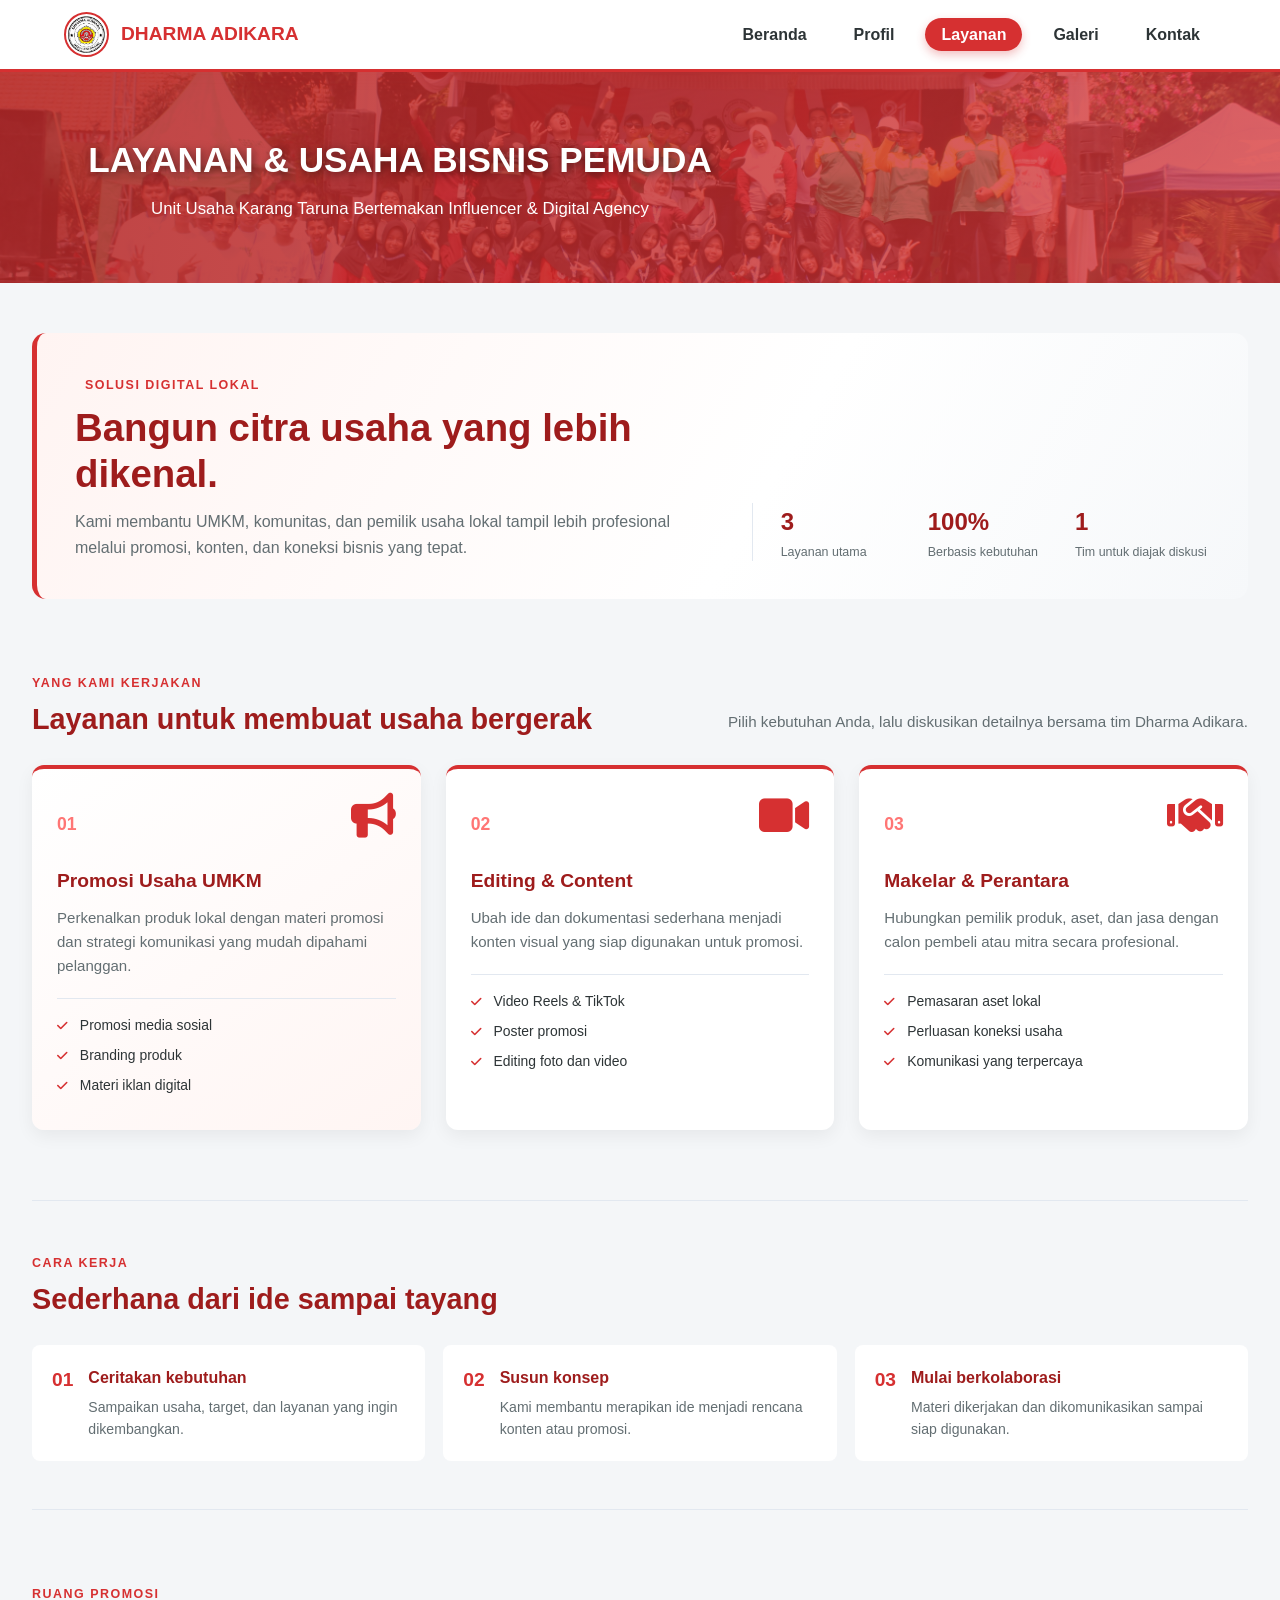
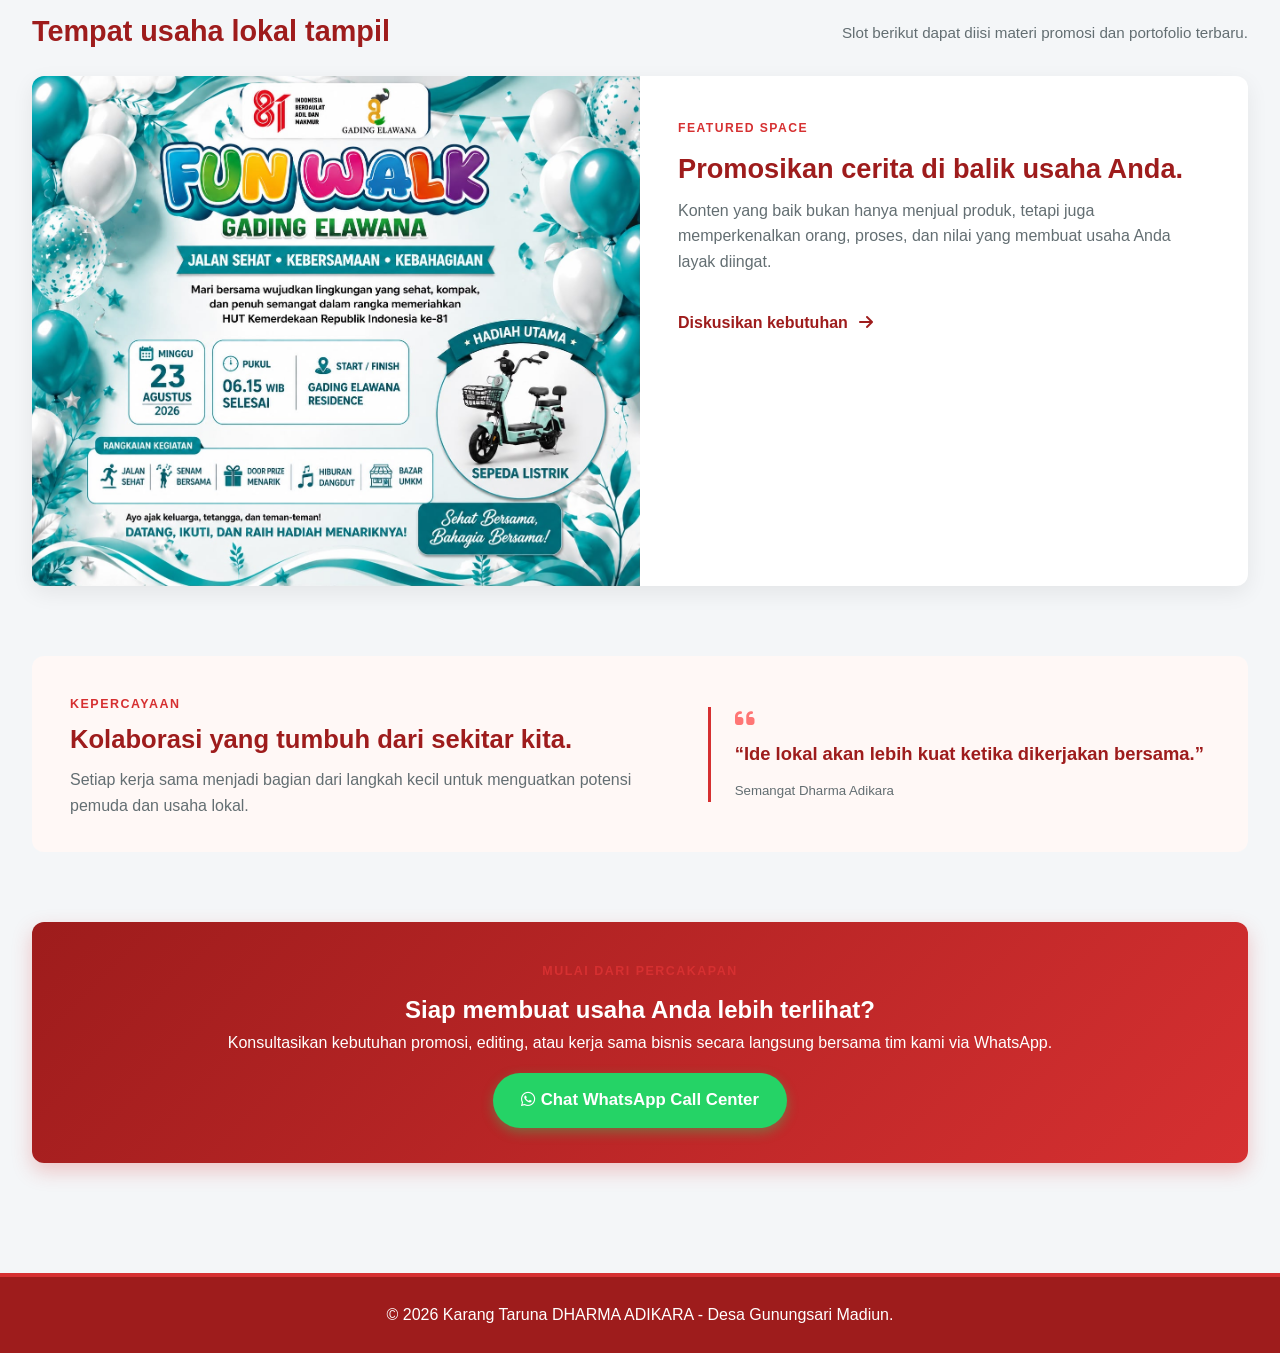
==== commit fc7ad18a: "Update page overlays" ====
--- a/layanan.html
+++ b/layanan.html
@@ -29,7 +29,7 @@
         </nav>
     </header>
 
-    <div class="page-overlay-decor" style="background-image: url('aset/bg-blur.jpg');">
+    <div class="page-overlay-decor contact-hero" style="background-image: url('aset/bg-blur.JPG');">
   <div class="hero-content" style="padding: 60px 20px; text-align: center; color: white;">
     <h1 style="font-size: 2.2rem; font-weight: bold;">LAYANAN & USAHA BISNIS PEMUDA</h1>
     <p style="margin-top: 8px;">Unit Usaha Karang Taruna Bertemakan Influencer & Digital Agency</p>
